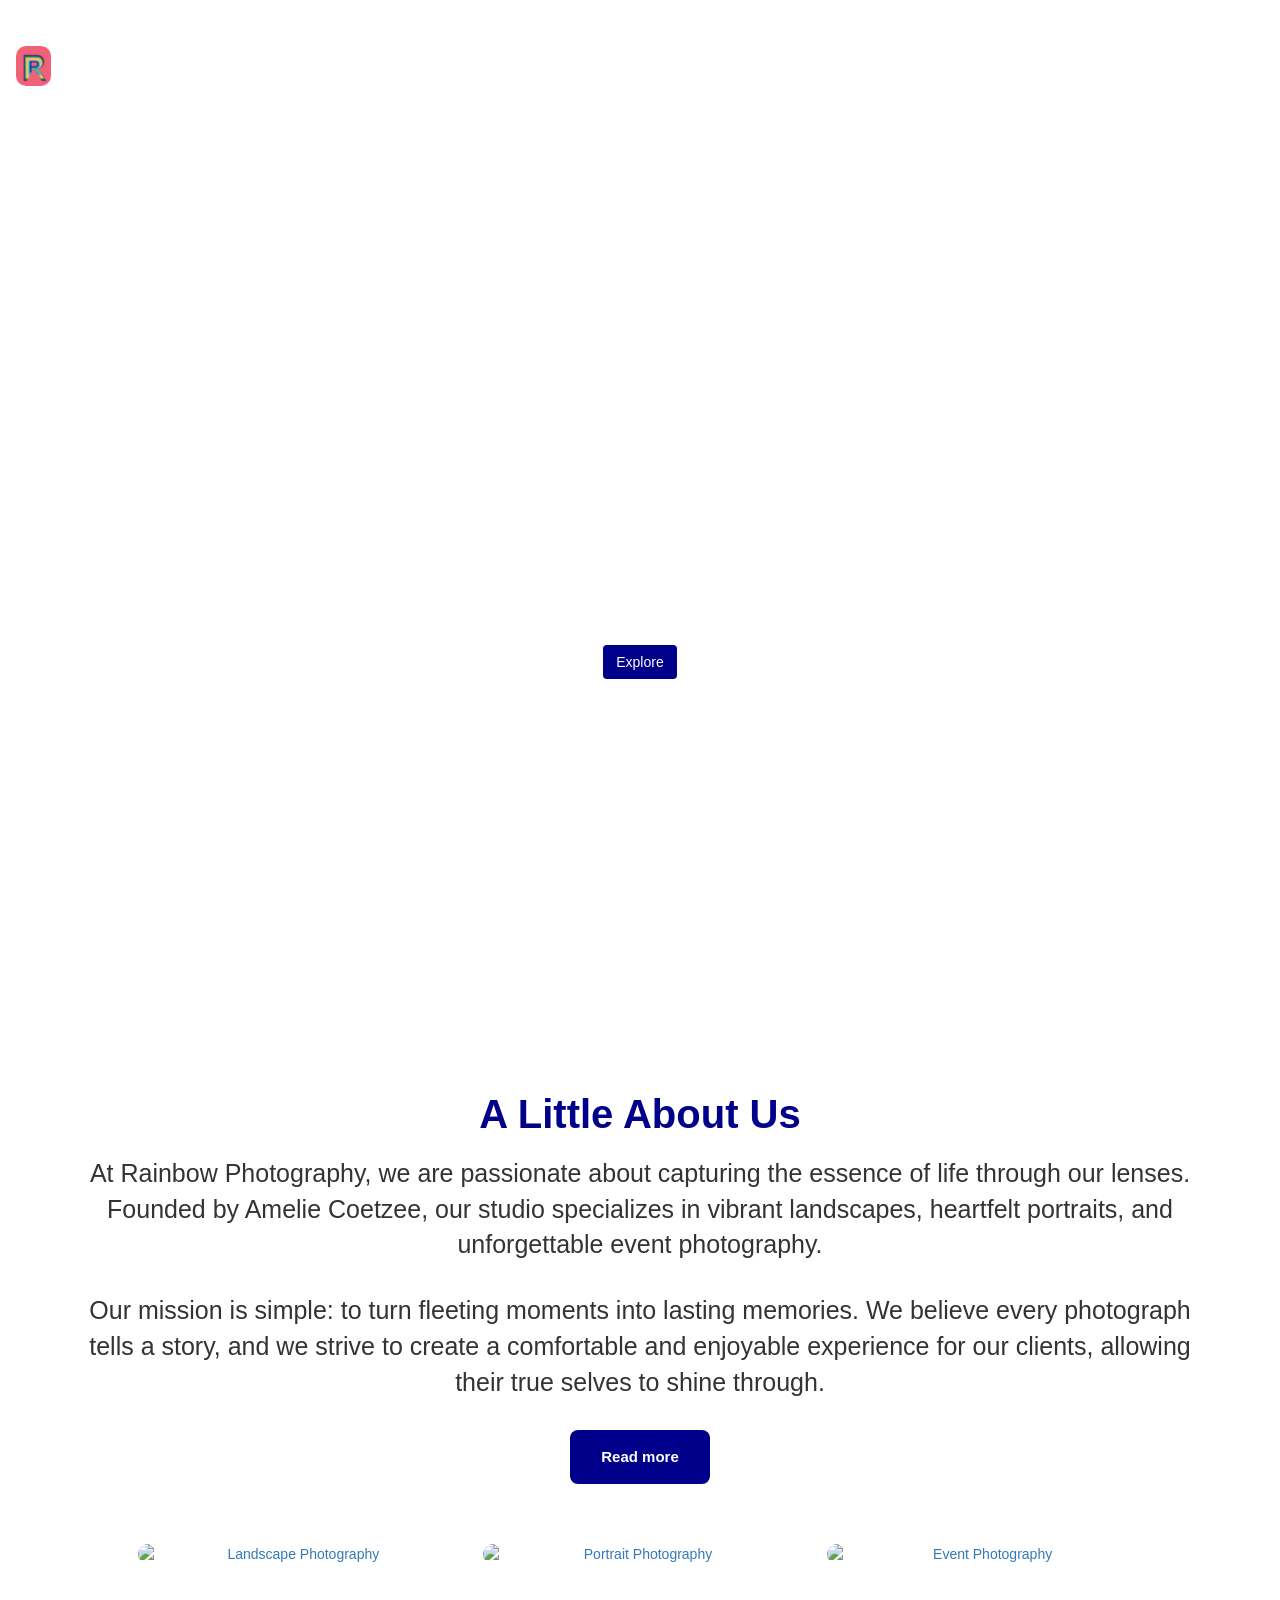
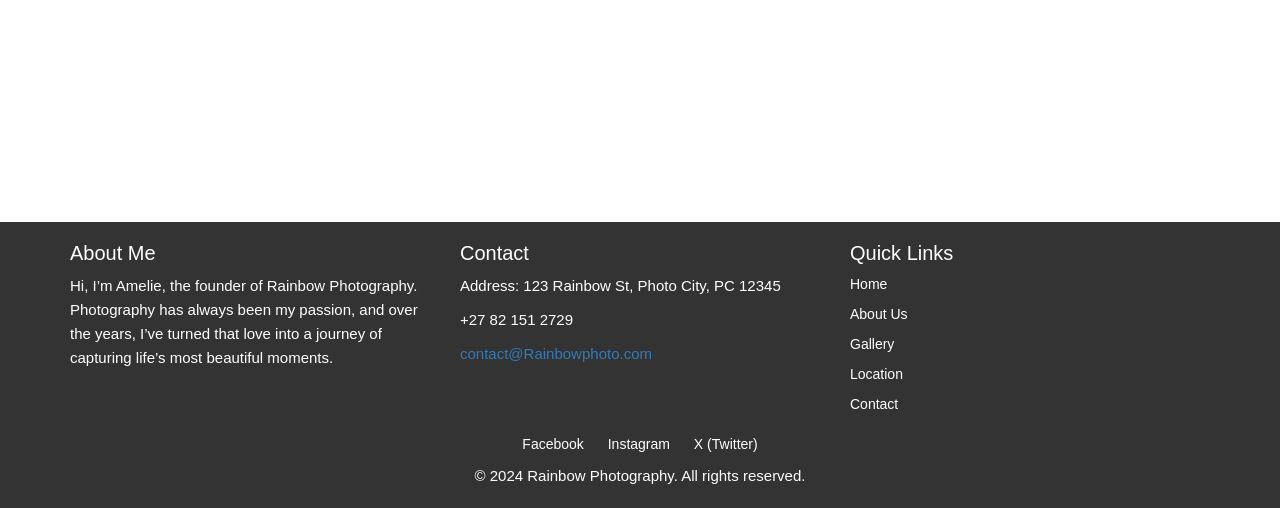
==== index.html @ a0f0fc4f "Add files via upload" ====
<!DOCTYPE html>
<html lang="en" dir="ltr">
<head>
    <meta charset="utf-8">
    <meta name="viewport" content="width=device-width, initial-scale=1">
    <link rel="stylesheet" href="style.css">
    <link rel="icon" href="logoRP.jpg" type="image/jpg">

    <!-- Bootstrap CSS -->
    <link rel="stylesheet" href="https://maxcdn.bootstrapcdn.com/bootstrap/3.4.1/css/bootstrap.min.css">

    <!-- jQuery library -->
    <script src="https://ajax.googleapis.com/ajax/libs/jquery/3.7.1/jquery.min.js"></script>

    <!-- Bootstrap JS -->
    <script src="https://maxcdn.bootstrapcdn.com/bootstrap/3.4.1/js/bootstrap.min.js"></script>

    <title>Rainbow Photography</title>
</head>

<body class="Home">

    <!-- Header Section -->
    <header>
        <nav class="navbar">
            <div class="container-fluid">
                <a class="navbar-brand" href="index.html">
                    <img src="logoRP.jpg" alt="Logo" class="logoRP">
                </a>
                <div class="navbarMenu">
                    <ul class="nav navbar-nav">
                        <li><a href="index.html">Home</a></li>
                        <li><a href="about.html">About Us</a></li>
                        <li><a href="gallery.html">Gallery</a></li>
                        <li><a href="location.html">Location</a></li>
                        <li><a href="contact.html">Contact</a></li>
                    </ul>
                </div>
            </div>
        </nav>
    </header>

    <!-- Hero Section with Video -->
  <section class="hero">
      <video autoplay muted loop class="hero-video">
          <source src="images/video2.mp4" type="video/mp4">
          <source src="images/video1.mov" type="video/mov">
          Your browser does not support the video tag.
      </video>
      <div class="hero-content">
          <h1>Welcome to Rainbow Photography</h1>
          <p>Capturing moments, creating memories.</p>
          <a href="gallery.html" class="btn btn-hero">Explore</a>
      </div>
  </section>

    <!-- Intro Section -->
    <section class="intro">
        <div class="container">
            <h2>A Little About Us</h2>
            <p>At Rainbow Photography, we are passionate about capturing the essence of life through our lenses. Founded by Amelie Coetzee, our studio specializes in vibrant landscapes, heartfelt portraits, and unforgettable event photography.</p>
            <p>Our mission is simple: to turn fleeting moments into lasting memories. We believe every photograph tells a story, and we strive to create a comfortable and enjoyable experience for our clients, allowing their true selves to shine through.</p>
            <a href="about.html" class="btn btn-hero">Read more</a>
        </div>
    </section>


    <!-- Gallery Section -->
    <section class="gallery1">
        <div class="container1">
            <div class="row">
                <!-- Landscape Photography -->
                <div class="col-md-4">
                    <div class="gallery-item1">
                        <a href="gallery.html">
                            <img src="Images/landscape2.jpg" alt="Landscape Photography" class="img-responsive gallery-image1">
                            <h2>Landscapes</h2>
                            <p>Experience breathtaking landscapes captured in vibrant detail, from majestic mountains to serene coastlines.</p>
                        </a>
                    </div>
                </div>
                <!-- Portrait Photography -->
                <div class="col-md-4">
                    <div class="gallery-item1">
                        <a href="gallery.html">
                            <img src="images/P6.jpeg" alt="Portrait Photography" class="img-responsive gallery-image1">
                            <h2>Portraits</h2>
                            <p>Capturing the essence of individuals, our portrait photography reveals the beauty and personality of each subject.</p>
                        </a>
                    </div>
                </div>
                <!-- Event Photography -->
                <div class="col-md-4">
                    <div class="gallery-item1">
                        <a href="gallery.html">
                            <img src="Images/W3.jpeg" alt="Event Photography" class="img-responsive gallery-image1">
                            <h2>Events</h2>
                            <p>From weddings to corporate events, we document every important moment with creative, professional shots.</p>
                        </a>
                    </div>
                </div>
            </div>
        </div>
    </section>
<!-- Footer Section -->
  <footer>
      <div class="container">
          <div class="row">
              <!-- About Me Section -->
              <div class="col-md-4">
                  <h4>About Me</h4>
                  <p>Hi, I’m Amelie, the founder of Rainbow Photography. Photography has always been my passion, and over the years, I’ve turned that love into a journey of capturing life’s most beautiful moments.</p>
              </div>
              <!-- Contact Section -->
              <div class="col-md-4">
                  <h4>Contact</h4>
                  <p>Address: 123 Rainbow St, Photo City, PC 12345</p>
                  <p>+27 82 151 2729</p>
                  <p><a href="mailto:contact@Rainbowphoto.com">contact@Rainbowphoto.com</a></p>
              </div>
              <!-- Quick Links Section -->
              <div class="col-md-4">
                  <h4>Quick Links</h4>
                  <ul class="footer-links">
                    <li><a href="index.html">Home</a></li>
                    <li><a href="about.html">About Us</a></li>
                    <li><a href="gallery.html">Gallery</a></li>
                    <li><a href="location.html">Location</a></li>
                    <li><a href="contact.html">Contact</a></li>
                  </ul>
              </div>
          </div>
          <!-- Social Media Icons and Copyright -->
          <div class="row">
              <div class="col-md-12 text-center">
                  <ul class="social-icons">
                      <li><a href="https://www.facebook.com" target="_blank">Facebook</a></li>
                      <li><a href="https://www.instagram.com" target="_blank">Instagram</a></li>
                      <li><a href="https://x.com/" target="_blank">X (Twitter)</a></li>
                  </ul>
                <p>&copy; 2024 Rainbow Photography. All rights reserved.</p>
              </div>
          </div>
      </div>
  </footer>

</body>
</html>
---- style.css ----
* {
    margin: 0;
    padding: 0;
    box-sizing: border-box;
}

body {
    font-family: 'Arial', sans-serif;
    background-color: #f3f3f3;
    max-width: 3000px;
    margin: 0 auto;
    padding-top: 0;
}

header {
    padding: 20px 0;
    text-align: center;
    margin: 0;
    align-items: center;
    position: sticky;
    top: 0;
}

.navbar {
    background-color: transparent;
    padding: 10px 0;
    border-radius: 10px;
    align-items: baseline;
    position: fixed;
    top: 0;
    width: 100%;



}

.logoRP {
    height: 40px;
    width: auto;

    border-radius: 10px;
}

.logoRP:hover {
    transform: scale(1.1);
}

.navbar-nav li a {
    font-size: 25px;
    font-weight: 500;
    padding: 10px 15px;
    color: #fff;
    float: left;
    display: block;
    text-align: center;
    text-decoration: none;
}

.navbar-nav li a:hover {
    color: #007bff;
}

.navbar-nav li a.active {
    color: #ffffff;
    background-color: #007bff;
    border-radius: 10px;
    align-content: center;
    align-items: center;

}

/* home  */
.Home {
    background: url('Images/blue.jpeg') no-repeat center center;
    background-size: cover;}
    /* Hero Section */
    .hero {
      position: relative;
      height: 100vh;
      display: flex;
      justify-content: center;
      align-items: center;
      text-align: center;
      color: white;
  }

  .hero-video {
      position: absolute;
      top: 0;
      left: 0;
      width: 100%;
      height: 100%;
      object-fit: cover;
      z-index: -1;
  }

  .hero-content {
      position: relative;

  }

  .hero-content h1 {
      font-size: 60px;
      margin-bottom: 20px;
  }

  .hero-content p {
      font-size: 24px;
      margin-bottom: 20px;
  }

  .btn-hero {
      background-color: darkblue;
      color: white;
      padding: 10px 30px;
      border-radius: 8px;
      font-size: 18px;
      text-decoration: none;
  }

  .btn-hero:hover {
      background-color: #17A2B8;
  }
    .intro {
        background-color: transparent;
        padding: 40px 20px;
        text-align: center;
    }

    .intro h2 {
        font-size: 40px;
        color: darkblue;
        margin-bottom: 20px;
        font-weight: bold;
    }

    .intro p {
        font-size: 25px;
        color: #333;
        margin-bottom: 30px;
    }

    .intro .btn-hero {
        background-color: darkblue;
        color: white;
        padding: 15px 30px;
        border-radius: 8px;
        font-size: 15px;
        text-decoration: none;
        font-weight: bold;
        transition: background-color 0.3s ease;
    }

    .intro .btn-hero:hover {
        background-color: #17A2B8;
    }

    .gallery-item1 {
        text-align: center;
        margin-bottom: 30px;
        transition: transform 0.3s ease;
    }

    .gallery-item1:hover {
        transform: scale(1.05);
    }

    .gallery-image1 {
        max-width: 100%;
        border-radius: 10px;
        max-width: 80%;
        border-radius: 10px;

    }

    .gallery-item1:hover .gallery-image1 {
        opacity: 0.8;
    }

    .gallery-item1 h2 {
        margin-top: 15px;
        font-size: 50px;
        color: #fff;
        width: 100%;
        height: auto;
    }

    .gallery-item1 p {
        color: #fff;
        line-height: 1.6;
        font-size: 20px;
    }

    .gallery1 {
        padding: 20px 10px;
        max-width: 80%;
        margin: 0 auto;
    }
/* about  */
.about {
    background: url('Images/pink.jpeg') no-repeat center center;
    background-size: cover;}
    .about-page {
        background-color: lightpink;
        padding: 40px 20px;
        border-radius: 50px;
        text-align: left;
        margin: 0;
        float: inherit;
    }
    .about-text h2 {
        font-size: 36px;
        color: darkblue;
        margin-bottom: 20px;
    }
    .about-text p {
        font-size: 18px;
        color: #333;
        line-height: 1.6;
        margin-bottom: 20px;
    }
    .about-text .btn {
        background-color: darkblue;
        color: white;
        padding: 12px 25px;
        border-radius: 5px;
        text-decoration: none;
        font-size: 18px;
    }
    .about-text .btn:hover {
        background-color: #17A2B8;
    }
    .about-image img {
        border-radius: 10px;
        max-width: 100%;
        height: auto;
    }
    /* Gallery2 */
    .gallery-heading2 {
        text-align: center;
        font-size: 50px;
        margin-bottom: 40px;
        color: #fff;
        font-family: 'Arial', sans-serif;
    }
    .gallery2 {
        padding: 0px 10px;
        max-width: 80%;
        margin: 0 auto;
    }
    .gallery-item2 {

        text-align: center;
        margin-bottom: 30px;
        transition: transform 0.3s ease;
    }
    .gallery-item2:hover {
        transform: scale(1.05);
    }
    .gallery-image2 {
        max-width: 100%;
        border-radius: 20px;

    }
    .gallery-item2:hover .gallery-image2 {
        opacity: 0.8;
    }
    .gallery-item2 h2 {
        margin-top: 15px;
        font-size: 50px;
        color: #fff;
        width: 100%;
        height: auto;
    }
    .gallery-item2 p {
        color: #fff;
        line-height: 1.6;
        font-size: 20px;
    }
    /* Story Section */
    .story-section {
        background-color: transparent;
        padding: 0px 0px;
        border-radius: 10px;
        margin: 20px auto;
    }
    .story-section h2 {
        color: darkblue;
        text-align: center;
        margin-bottom: 35px;
    }
    .story-section p {
        color: #fff;
        line-height: 1.6;
        margin-bottom: 10px;
        font-size: 20px;
    }
/* gallery  */
.gallery-page {
  background: url('Images/yellow.jpeg') no-repeat center center;
  background-size: cover;}
  .photo-gallery .row .col-sm-6, .photo-gallery .row .col-md-4 {
      margin-bottom: 20px;
  }

  /* Round the image corners */
  .img-rounded {
      border-radius: 10px;
  }

  /* Navigation section below gallery */
  .gallery-navigation {
      padding: 20px 0;
  }

  .gallery-navigation .col-xs-6 {
      display: flex;
      align-items: center;
  }

  .gallery-navigation img {
      width: 40px;
      height: 40px;
      margin-right: 10px;
  }

  .text-left {
      justify-content: flex-start;
  }

  .text-right {
      justify-content: flex-end;
  }


  @media (max-width: 768px) {
      .gallery-navigation .text-left, .gallery-navigation .text-right {
          justify-content: center;
      }
  }

/* location  */
.location {
    background: url('images/green.jpeg') no-repeat center center;
    background-size: cover;
  }
    .location-header {
    background-color: transparent;
    padding: 20px;
  }

  .location-header h1 {
      color: #fff;
      margin-bottom: 0px;
      font-size: 100px;

  }

  .location-header p {
      color: #555;
  }

    .map-container {
        display: flex;
        justify-content: center;
        align-items: center;
        padding: 0px;
        background-color: #transparent;
        margin: 0px;
    }
    .map-container iframe {
        border: 0;
        width: 100%;
        max-width: 1000px;
        height: 450px;
        border-radius: 10px;
        box-shadow: 0 4px 8px rgba(0, 0, 0, 0.2);
    }

    .map-container {
        height: 100vh;
    }


/* Contact */
.contact {
    background: url('images/purple.jpeg') no-repeat center center;
    background-size: cover;
    }

    .formstyle {
        display: flex;
        justify-content: space-between;
        align-items: flex-start;
        max-width: 1200px;
        margin: 0 auto;
        padding: 20px;
    }

    .contact-info {
        width: 50%;
    }

    .contact-info h2 {
        font-size: 70px;
        margin-bottom: 20px;
        color: #fff;
    }

    .contact-info .info {
        margin-top: 50px;
    }

    .contact-info .info p {
        margin-bottom: 20px;
        color: #ddd;
        font-size: 20px;
    }

    .contact-info a {
        color: #fff;
        text-decoration: none;
    }

    .contact-form {
        width: 45%;
        background-color: rgba(255, 255, 255, 0.9);
        padding: 20px;
        border-radius: 10px;
    }

    .contact-form input,
    .contact-form textarea {
        margin-bottom: 15px;
        padding: 10px;
        font-size: 16px;
        border: 1px solid #ccc;
        border-radius: 5px;
        width: 100%;
        box-sizing: border-box;
    }

    .contact-form button {
        padding: 10px;
        background-color: #000;
        color: #fff;
        border: none;
        border-radius: 5px;
        cursor: pointer;
        font-size: 16px;
        width: 100%;
    }

    .contact-form button:hover {
        background-color: #444;
    }

    /* Responsive Design */
    @media (max-width: 768px) {
        .formstyle {
            flex-direction: column;
            align-items: center;
            padding: 20px;
        }

        .contact-info, .contact-form {
            width: 100%;
            text-align: center;
        }

        .contact-form {
            margin-top: 20px;
        }
    }

/* Footer Section */
footer {
    background-color: #333;
    color: white;
    padding: 10px 0;}

    footer h4 {
        font-size: 20px;
        margin-bottom: 10px;
    }

    footer p {
        font-size: 15px;
        line-height: 1.6;
        align-items: center;
    }

    .footer-links {
        list-style: none;
        padding: 0;

    }

    .footer-links li {
        margin-bottom: 10px;
    }

    .footer-links a {
        color: white;
        text-decoration: none;
    }

    .footer-links a:hover {
        color: #007bff;
        text-decoration: underline;
    }

    /* Social Icons */
    .social-icons {
        list-style: none;
        padding: 0;
        margin: 10px 0;
    }

    .social-icons li {
        display: inline;
        margin: 0 10px;
    }

    .social-icons a {
        color: white;
        text-decoration: none;
    }

    .social-icons a:hover {
        color: #007bff;
    }
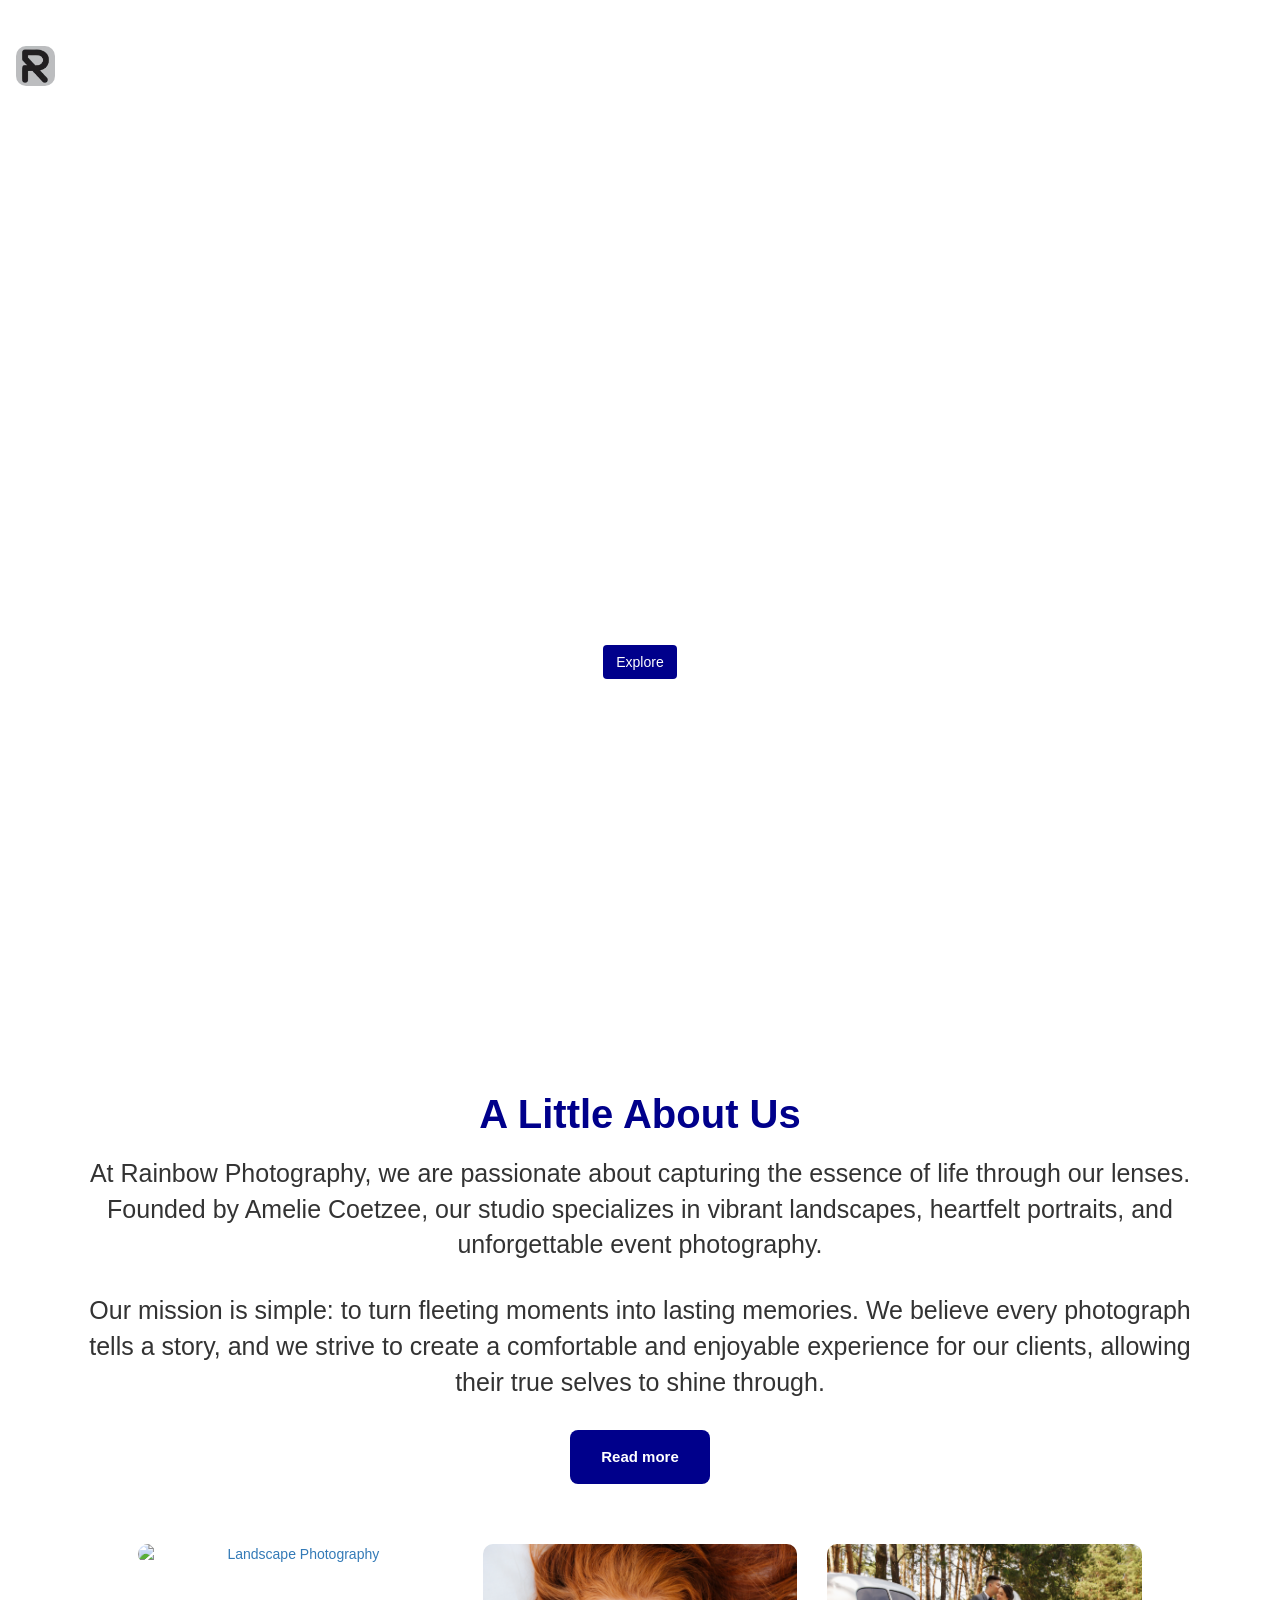
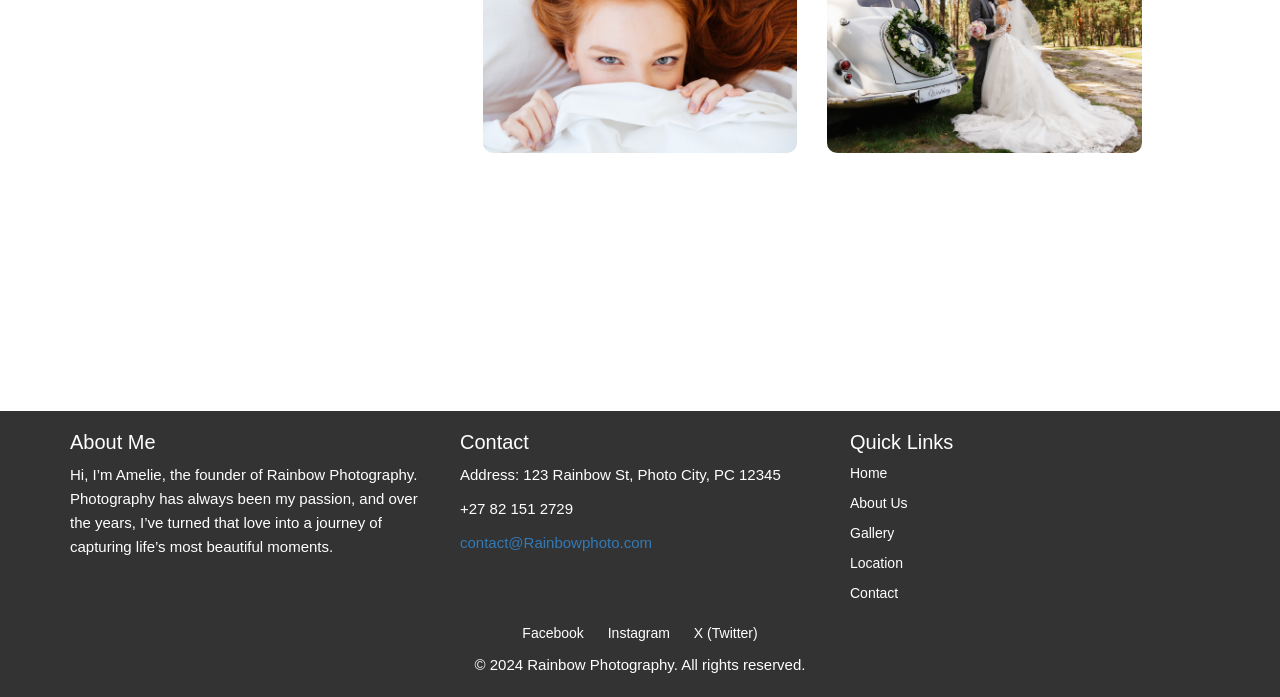
==== commit 16b836ac: "Fix HTML encoding issues in index.html" ====
--- a/index.html
+++ b/index.html
@@ -43,8 +43,8 @@
     <!-- Hero Section with Video -->
   <section class="hero">
       <video autoplay muted loop class="hero-video">
-          <source src="images/video2.mp4" type="video/mp4">
-          <source src="images/video1.mov" type="video/mov">
+          <source src="video2.mp4" type="video/mp4">
+          <source src="video1.mov" type="video/mov">
           Your browser does not support the video tag.
       </video>
       <div class="hero-content">
@@ -73,7 +73,7 @@
                 <div class="col-md-4">
                     <div class="gallery-item1">
                         <a href="gallery.html">
-                            <img src="Images/landscape2.jpg" alt="Landscape Photography" class="img-responsive gallery-image1">
+                            <img src="landscape2.jpg" alt="Landscape Photography" class="img-responsive gallery-image1">
                             <h2>Landscapes</h2>
                             <p>Experience breathtaking landscapes captured in vibrant detail, from majestic mountains to serene coastlines.</p>
                         </a>
@@ -83,7 +83,7 @@
                 <div class="col-md-4">
                     <div class="gallery-item1">
                         <a href="gallery.html">
-                            <img src="images/P6.jpeg" alt="Portrait Photography" class="img-responsive gallery-image1">
+                            <img src="P6.jpeg" alt="Portrait Photography" class="img-responsive gallery-image1">
                             <h2>Portraits</h2>
                             <p>Capturing the essence of individuals, our portrait photography reveals the beauty and personality of each subject.</p>
                         </a>
@@ -93,7 +93,7 @@
                 <div class="col-md-4">
                     <div class="gallery-item1">
                         <a href="gallery.html">
-                            <img src="Images/W3.jpeg" alt="Event Photography" class="img-responsive gallery-image1">
+                            <img src="W3.jpeg" alt="Event Photography" class="img-responsive gallery-image1">
                             <h2>Events</h2>
                             <p>From weddings to corporate events, we document every important moment with creative, professional shots.</p>
                         </a>
